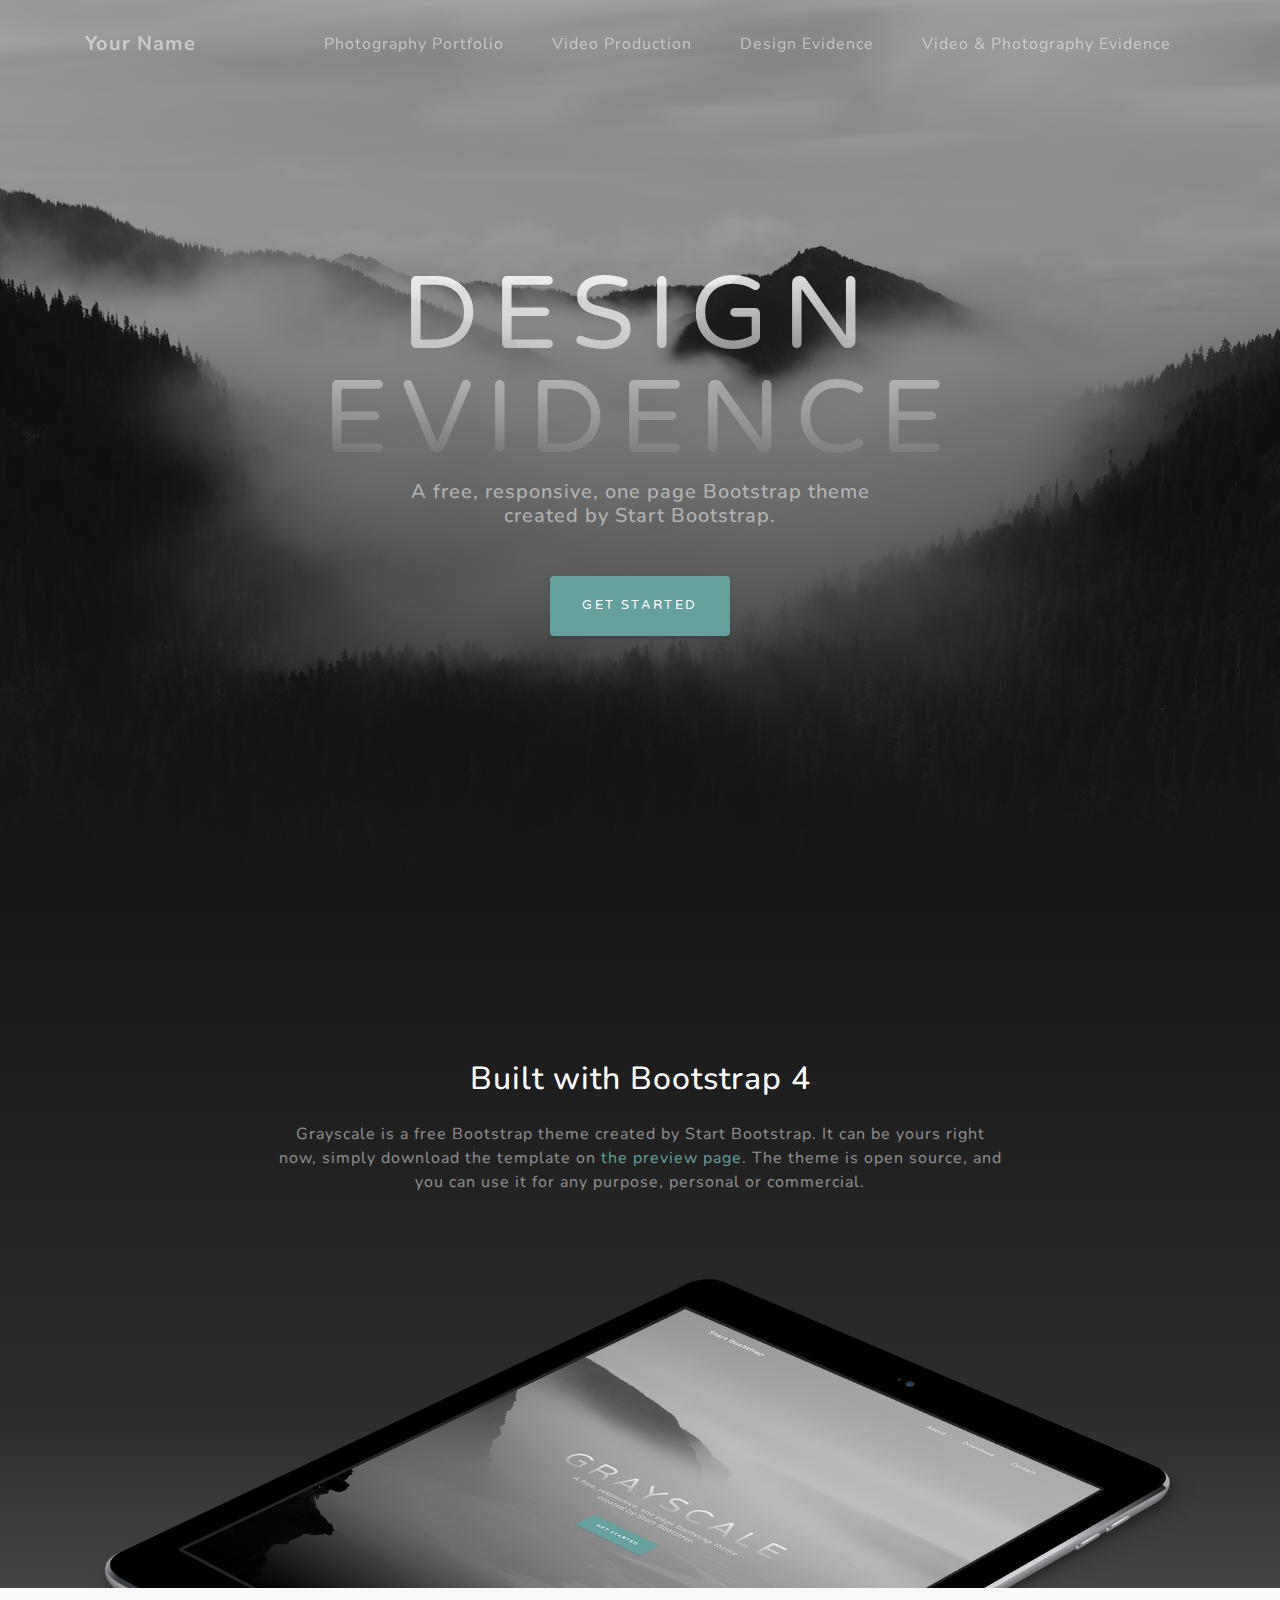
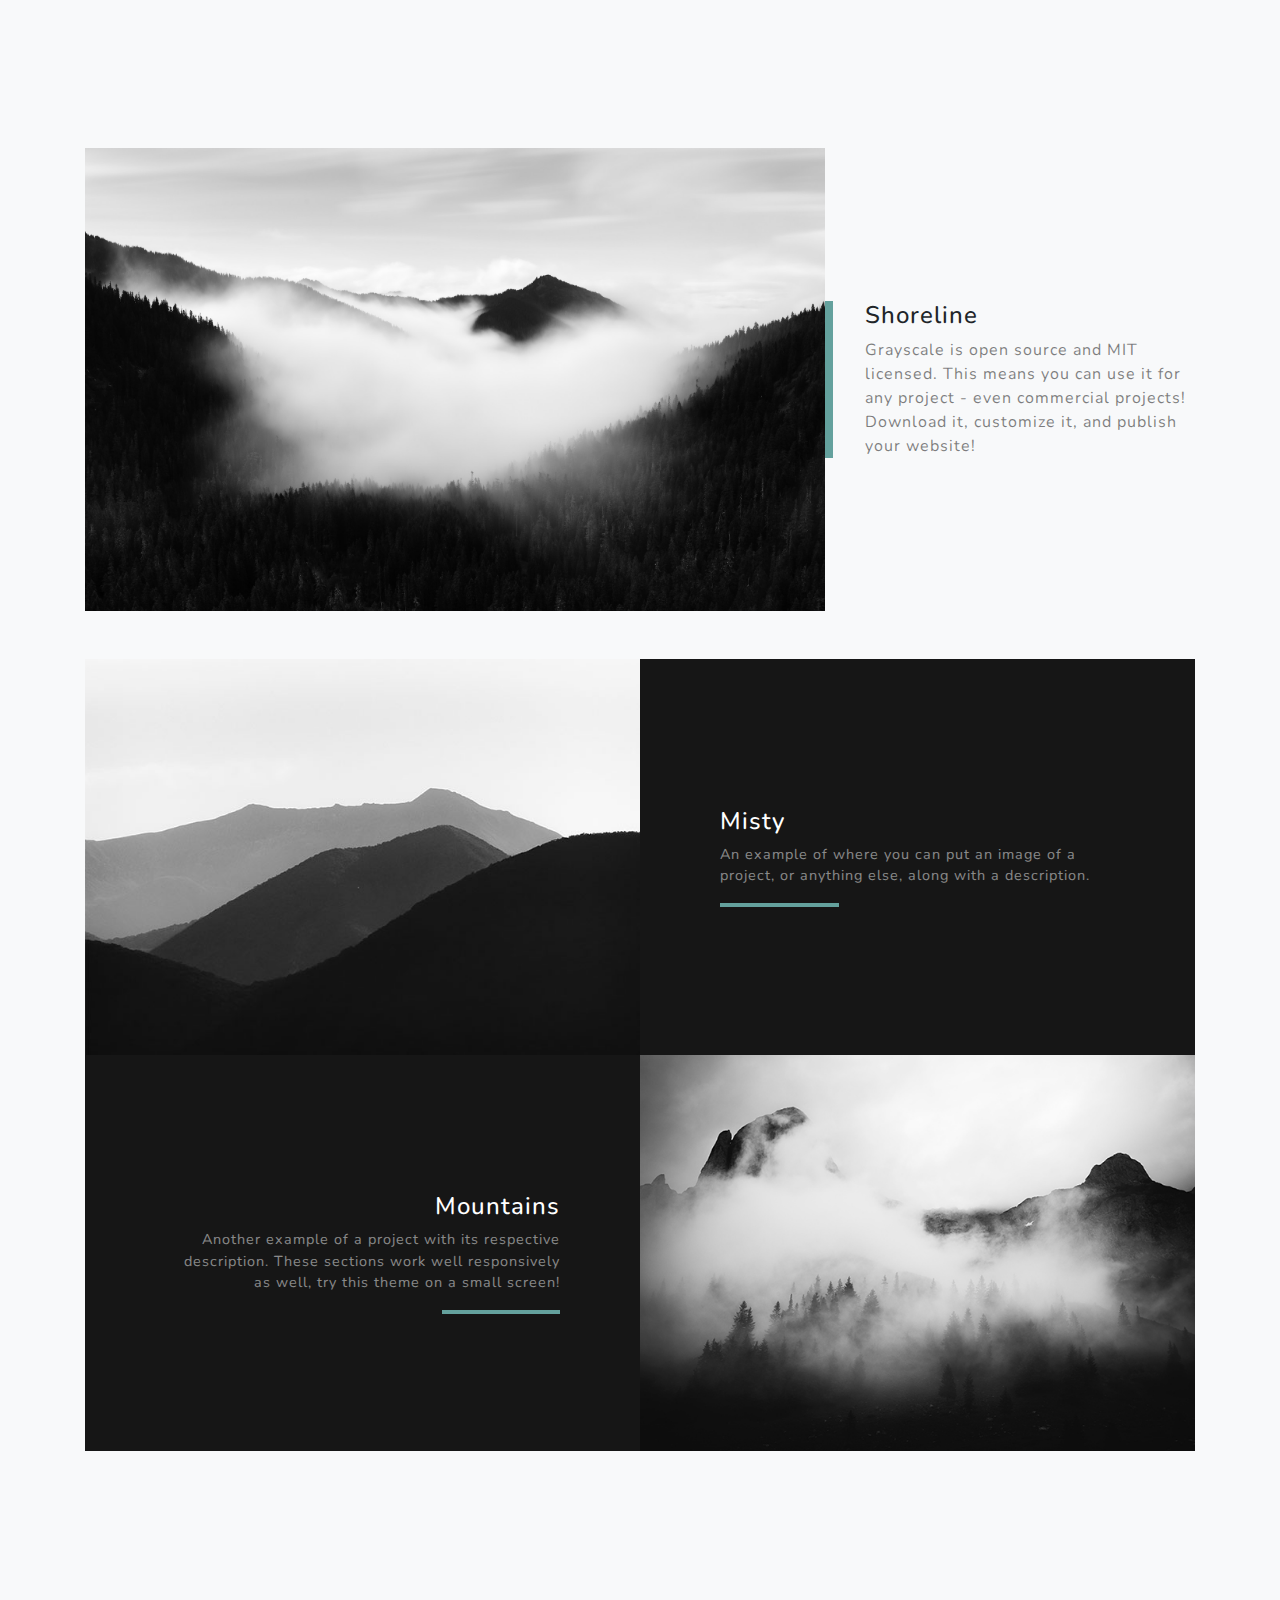
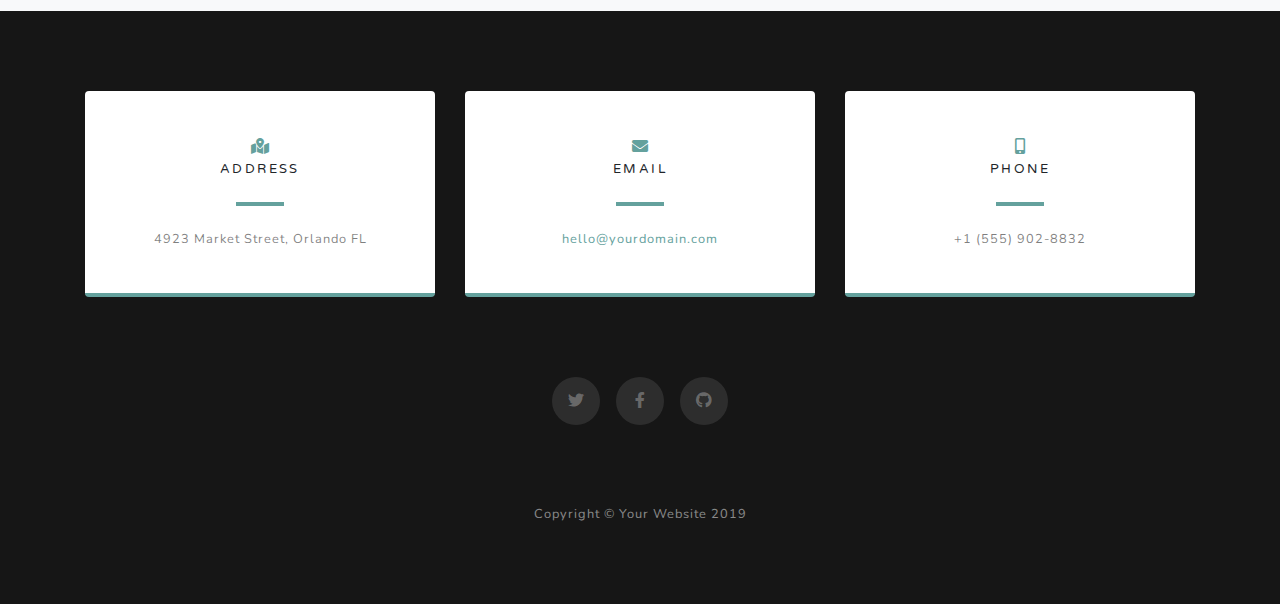
==== design-evidence.html @ a2e5733b "initial commit" ====
<!DOCTYPE html>
<html lang="en">

<head>

  <meta charset="utf-8">
  <meta name="viewport" content="width=device-width, initial-scale=1, shrink-to-fit=no">
  <meta name="description" content="">
  <meta name="author" content="">

  <title>Grayscale - Start Bootstrap Theme</title>

  <!-- Bootstrap core CSS -->
  <link href="vendor/bootstrap/css/bootstrap.min.css" rel="stylesheet">

  <!-- Custom fonts for this template -->
  <link href="vendor/fontawesome-free/css/all.min.css" rel="stylesheet">
  <link href="https://fonts.googleapis.com/css?family=Varela+Round" rel="stylesheet">
  <link href="https://fonts.googleapis.com/css?family=Nunito:200,200i,300,300i,400,400i,600,600i,700,700i,800,800i,900,900i" rel="stylesheet">

  <!-- Custom styles for this template -->
  <link href="css/grayscale.css" rel="stylesheet">

</head>

<body id="page-top">

  <!-- Navigation -->
  <nav class="navbar navbar-expand-lg navbar-light fixed-top" id="mainNav">
    <div class="container">
      <a class="navbar-brand" href="index.html">Your Name</a>
      <button class="navbar-toggler navbar-toggler-right" type="button" data-toggle="collapse" data-target="#navbarResponsive" aria-controls="navbarResponsive" aria-expanded="false" aria-label="Toggle navigation">
        Menu
        <i class="fas fa-bars"></i>
      </button>
      <div class="collapse navbar-collapse" id="navbarResponsive">
        <ul class="navbar-nav ml-auto">
          <li class="nav-item">
            <a class="nav-link" href="photography-portfolio.html">Photography Portfolio</a>
          </li>
          <li class="nav-item">
            <a class="nav-link" href="video-production.html">Video Production</a>
          </li>
          <li class="nav-item">
            <a class="nav-link" href="design-evidence.html">Design Evidence</a>
          </li>
          <li class="nav-item">
            <a class="nav-link" href="video-photography-evidence.html">Video & Photography Evidence</a>
          </li>
        </ul>
      </div>
    </div>
  </nav>

  <!-- Header -->
  <header class="masthead">
    <div class="container d-flex h-100 align-items-center">
      <div class="mx-auto text-center">
        <h1 class="mx-auto my-0 text-uppercase">Design Evidence</h1>
        <h2 class="text-white-50 mx-auto mt-2 mb-5">A free, responsive, one page Bootstrap theme created by Start Bootstrap.</h2>
        <a href="#about" class="btn btn-primary js-scroll-trigger">Get Started</a>
      </div>
    </div>
  </header>

  <!-- About Section -->
  <section id="about" class="about-section text-center">
    <div class="container">
      <div class="row">
        <div class="col-lg-8 mx-auto">
          <h2 class="text-white mb-4">Built with Bootstrap 4</h2>
          <p class="text-white-50">Grayscale is a free Bootstrap theme created by Start Bootstrap. It can be yours right now, simply download the template on
            <a href="http://startbootstrap.com/template-overviews/grayscale/">the preview page</a>. The theme is open source, and you can use it for any purpose, personal or commercial.</p>
        </div>
      </div>
      <img src="img/ipad.png" class="img-fluid" alt="">
    </div>
  </section>

  <!-- Projects Section -->
  <section id="projects" class="projects-section bg-light">
    <div class="container">

      <!-- Featured Project Row -->
      <div class="row align-items-center no-gutters mb-4 mb-lg-5">
        <div class="col-xl-8 col-lg-7">
          <img class="img-fluid mb-3 mb-lg-0" src="img/bg-masthead.jpg" alt="">
        </div>
        <div class="col-xl-4 col-lg-5">
          <div class="featured-text text-center text-lg-left">
            <h4>Shoreline</h4>
            <p class="text-black-50 mb-0">Grayscale is open source and MIT licensed. This means you can use it for any project - even commercial projects! Download it, customize it, and publish your website!</p>
          </div>
        </div>
      </div>

      <!-- Project One Row -->
      <div class="row justify-content-center no-gutters mb-5 mb-lg-0">
        <div class="col-lg-6">
          <img class="img-fluid" src="img/demo-image-01.jpg" alt="">
        </div>
        <div class="col-lg-6">
          <div class="bg-black text-center h-100 project">
            <div class="d-flex h-100">
              <div class="project-text w-100 my-auto text-center text-lg-left">
                <h4 class="text-white">Misty</h4>
                <p class="mb-0 text-white-50">An example of where you can put an image of a project, or anything else, along with a description.</p>
                <hr class="d-none d-lg-block mb-0 ml-0">
              </div>
            </div>
          </div>
        </div>
      </div>

      <!-- Project Two Row -->
      <div class="row justify-content-center no-gutters">
        <div class="col-lg-6">
          <img class="img-fluid" src="img/demo-image-02.jpg" alt="">
        </div>
        <div class="col-lg-6 order-lg-first">
          <div class="bg-black text-center h-100 project">
            <div class="d-flex h-100">
              <div class="project-text w-100 my-auto text-center text-lg-right">
                <h4 class="text-white">Mountains</h4>
                <p class="mb-0 text-white-50">Another example of a project with its respective description. These sections work well responsively as well, try this theme on a small screen!</p>
                <hr class="d-none d-lg-block mb-0 mr-0">
              </div>
            </div>
          </div>
        </div>
      </div>

    </div>
  </section>


  <!-- Contact Section -->
  <section class="contact-section bg-black">
    <div class="container">

      <div class="row">

        <div class="col-md-4 mb-3 mb-md-0">
          <div class="card py-4 h-100">
            <div class="card-body text-center">
              <i class="fas fa-map-marked-alt text-primary mb-2"></i>
              <h4 class="text-uppercase m-0">Address</h4>
              <hr class="my-4">
              <div class="small text-black-50">4923 Market Street, Orlando FL</div>
            </div>
          </div>
        </div>

        <div class="col-md-4 mb-3 mb-md-0">
          <div class="card py-4 h-100">
            <div class="card-body text-center">
              <i class="fas fa-envelope text-primary mb-2"></i>
              <h4 class="text-uppercase m-0">Email</h4>
              <hr class="my-4">
              <div class="small text-black-50">
                <a href="#">hello@yourdomain.com</a>
              </div>
            </div>
          </div>
        </div>

        <div class="col-md-4 mb-3 mb-md-0">
          <div class="card py-4 h-100">
            <div class="card-body text-center">
              <i class="fas fa-mobile-alt text-primary mb-2"></i>
              <h4 class="text-uppercase m-0">Phone</h4>
              <hr class="my-4">
              <div class="small text-black-50">+1 (555) 902-8832</div>
            </div>
          </div>
        </div>
      </div>

      <div class="social d-flex justify-content-center">
        <a href="#" class="mx-2">
          <i class="fab fa-twitter"></i>
        </a>
        <a href="#" class="mx-2">
          <i class="fab fa-facebook-f"></i>
        </a>
        <a href="#" class="mx-2">
          <i class="fab fa-github"></i>
        </a>
      </div>

    </div>
  </section>

  <!-- Footer -->
  <footer class="bg-black small text-center text-white-50">
    <div class="container">
      Copyright &copy; Your Website 2019
    </div>
  </footer>

  <!-- Bootstrap core JavaScript -->
  <script src="vendor/jquery/jquery.min.js"></script>
  <script src="vendor/bootstrap/js/bootstrap.bundle.min.js"></script>

  <!-- Plugin JavaScript -->
  <script src="vendor/jquery-easing/jquery.easing.min.js"></script>

  <!-- Custom scripts for this template -->
  <script src="js/grayscale.min.js"></script>

</body>

</html>
---- css/grayscale.css ----
/*!
 * Start Bootstrap - Grayscale v5.0.9 (https://startbootstrap.com/template-overviews/grayscale)
 * Copyright 2013-2019 Start Bootstrap
 * Licensed under MIT (https://github.com/BlackrockDigital/startbootstrap-grayscale/blob/master/LICENSE)
 */

#mainNav {
  min-height: 56px;
  background-color: #fff;
}

#mainNav .navbar-toggler {
  font-size: 80%;
  padding: 0.75rem;
  color: #64a19d;
  border: 1px solid #64a19d;
}

#mainNav .navbar-toggler:focus {
  outline: none;
}

#mainNav .navbar-brand {
  color: #161616;
  font-weight: 700;
  padding: .9rem 0;
}

#mainNav .navbar-nav .nav-item:hover {
  color: fade(white, 80%);
  outline: none;
  background-color: transparent;
}

#mainNav .navbar-nav .nav-item:active, #mainNav .navbar-nav .nav-item:focus {
  outline: none;
  background-color: transparent;
}

@media (min-width: 992px) {
  #mainNav {
    padding-top: 0;
    padding-bottom: 0;
    border-bottom: none;
    background-color: transparent;
    transition: background-color 0.3s ease-in-out;
  }
  #mainNav .navbar-brand {
    padding: .5rem 0;
    color: rgba(255, 255, 255, 0.5);
  }
  #mainNav .nav-link {
    transition: none;
    padding: 2rem 1.5rem;
    color: rgba(255, 255, 255, 0.5);
  }
  #mainNav .nav-link:hover {
    color: rgba(255, 255, 255, 0.75);
  }
  #mainNav .nav-link:active {
    color: white;
  }
  #mainNav.navbar-shrink {
    background-color: #fff;
  }
  #mainNav.navbar-shrink .navbar-brand {
    color: #161616;
  }
  #mainNav.navbar-shrink .nav-link {
    color: #161616;
    padding: 1.5rem 1.5rem 1.25rem;
    border-bottom: 0.25rem solid transparent;
  }
  #mainNav.navbar-shrink .nav-link:hover {
    color: #64a19d;
  }
  #mainNav.navbar-shrink .nav-link:active {
    color: #467370;
  }
  #mainNav.navbar-shrink .nav-link.active {
    color: #64a19d;
    outline: none;
    border-bottom: 0.25rem solid #64a19d;
  }
}

.masthead {
  position: relative;
  width: 100%;
  height: auto;
  min-height: 35rem;
  padding: 15rem 0;
  background: linear-gradient(to bottom, rgba(22, 22, 22, 0.3) 0%, rgba(22, 22, 22, 0.7) 75%, #161616 100%), url("../img/bg-masthead.jpg");
  background-position: center;
  background-repeat: no-repeat;
  background-attachment: scroll;
  background-size: cover;
}

.masthead h1 {
  font-family: 'Varela Round';
  font-size: 2.5rem;
  line-height: 2.5rem;
  letter-spacing: 0.8rem;
  background: -webkit-linear-gradient(rgba(255, 255, 255, 0.9), rgba(255, 255, 255, 0));
  -webkit-text-fill-color: transparent;
  -webkit-background-clip: text;
}

.masthead h2 {
  max-width: 20rem;
  font-size: 1rem;
}

@media (min-width: 768px) {
  .masthead h1 {
    font-size: 4rem;
    line-height: 4rem;
  }
}

@media (min-width: 992px) {
  .masthead {
    height: 100vh;
    padding: 0;
  }
  .masthead h1 {
    font-size: 6.5rem;
    line-height: 6.5rem;
    letter-spacing: 0.8rem;
  }
  .masthead h2 {
    max-width: 30rem;
    font-size: 1.25rem;
  }
}

.btn {
  box-shadow: 0 0.1875rem 0.1875rem 0 rgba(0, 0, 0, 0.1) !important;
  padding: 1.25rem 2rem;
  font-family: 'Varela Round';
  font-size: 80%;
  text-transform: uppercase;
  letter-spacing: .15rem;
  border: 0;
}

.btn-primary {
  background-color: #64a19d;
}

.btn-primary:hover {
  background-color: #4f837f;
}

.btn-primary:focus {
  background-color: #4f837f;
  color: white;
}

.btn-primary:active {
  background-color: #467370 !important;
}

.about-section {
  padding-top: 10rem;
  background: linear-gradient(to bottom, #161616 0%, rgba(22, 22, 22, 0.9) 75%, rgba(22, 22, 22, 0.8) 100%);
}

.about-section p {
  margin-bottom: 5rem;
}

.projects-section {
  padding: 10rem 0;
}

.projects-section .featured-text {
  padding: 2rem;
}

@media (min-width: 992px) {
  .projects-section .featured-text {
    padding: 0 0 0 2rem;
    border-left: 0.5rem solid #64a19d;
  }
}

.projects-section .project-text {
  padding: 3rem;
  font-size: 90%;
}

@media (min-width: 992px) {
  .projects-section .project-text {
    padding: 5rem;
  }
  .projects-section .project-text hr {
    border-color: #64a19d;
    border-width: .25rem;
    width: 30%;
  }
}

.signup-section {
  padding: 10rem 0;
  background: linear-gradient(to bottom, rgba(22, 22, 22, 0.1) 0%, rgba(22, 22, 22, 0.5) 75%, #161616 100%), url("../img/bg-signup.jpg");
  background-position: center;
  background-repeat: no-repeat;
  background-attachment: scroll;
  background-size: cover;
}

.signup-section .form-inline input {
  box-shadow: 0 0.1875rem 0.1875rem 0 rgba(0, 0, 0, 0.1) !important;
  padding: 1.25rem 2rem;
  height: auto;
  font-family: 'Varela Round';
  font-size: 80%;
  text-transform: uppercase;
  letter-spacing: 0.15rem;
  border: 0;
}

.contact-section {
  padding: 5rem 0 0;
}

.contact-section .card {
  border: 0;
  border-bottom: 0.25rem solid #64a19d;
}

.contact-section .card h4 {
  font-size: 0.8rem;
  font-family: 'Varela Round';
  text-transform: uppercase;
  letter-spacing: 0.15rem;
}

.contact-section .card hr {
  border-color: #64a19d;
  border-width: 0.25rem;
  width: 3rem;
}

.contact-section .social {
  margin-top: 5rem;
}

.contact-section .social a {
  text-align: center;
  height: 3rem;
  width: 3rem;
  background: rgba(255, 255, 255, 0.1);
  border-radius: 100%;
  line-height: 3rem;
  color: rgba(255, 255, 255, 0.3);
}

.contact-section .social a:hover {
  color: rgba(255, 255, 255, 0.5);
}

.contact-section .social a:active {
  color: #fff;
}

body {
  font-family: 'Nunito';
  letter-spacing: 0.0625em;
}

a {
  color: #64a19d;
}

a:focus, a:hover {
  text-decoration: none;
  color: #3c6360;
}

.bg-black {
  background-color: #161616 !important;
}

.bg-primary {
  background-color: #64a19d !important;
}

.text-primary {
  color: #64a19d !important;
}

footer {
  padding: 5rem 0;
}
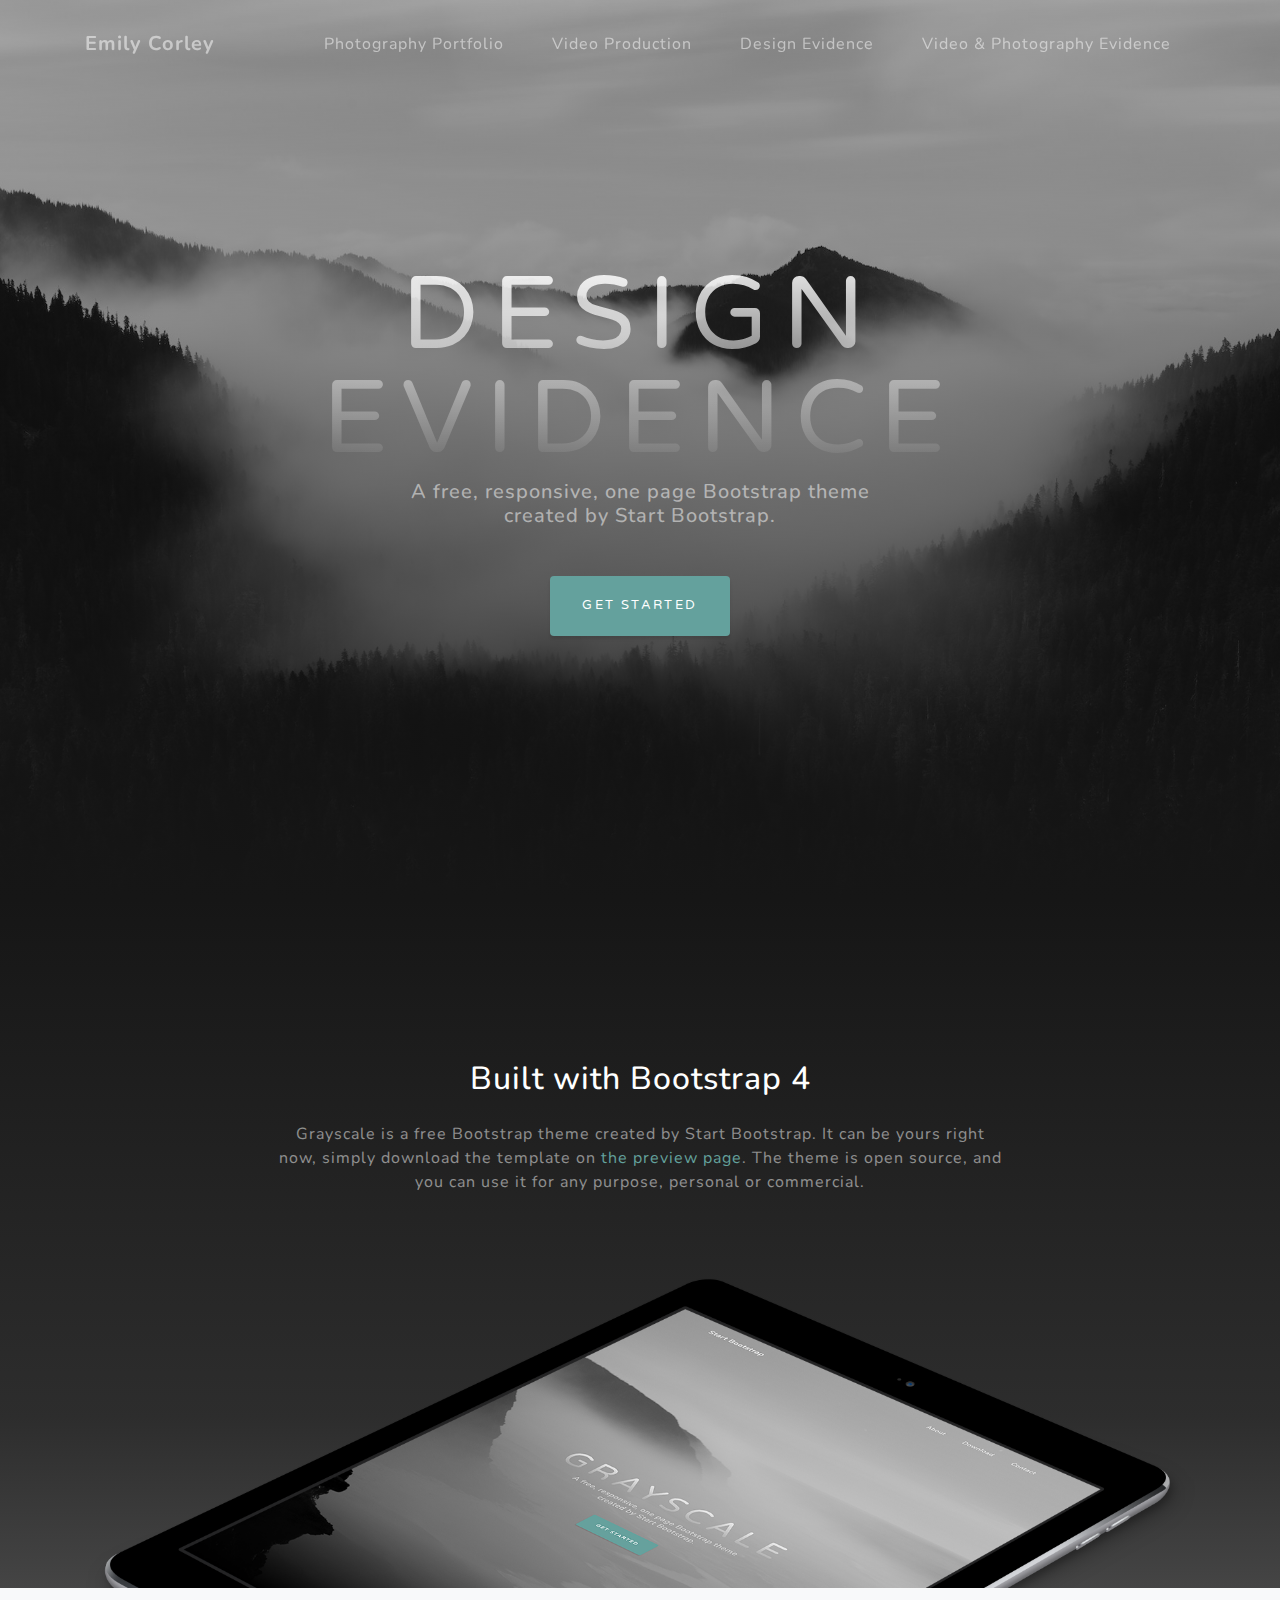
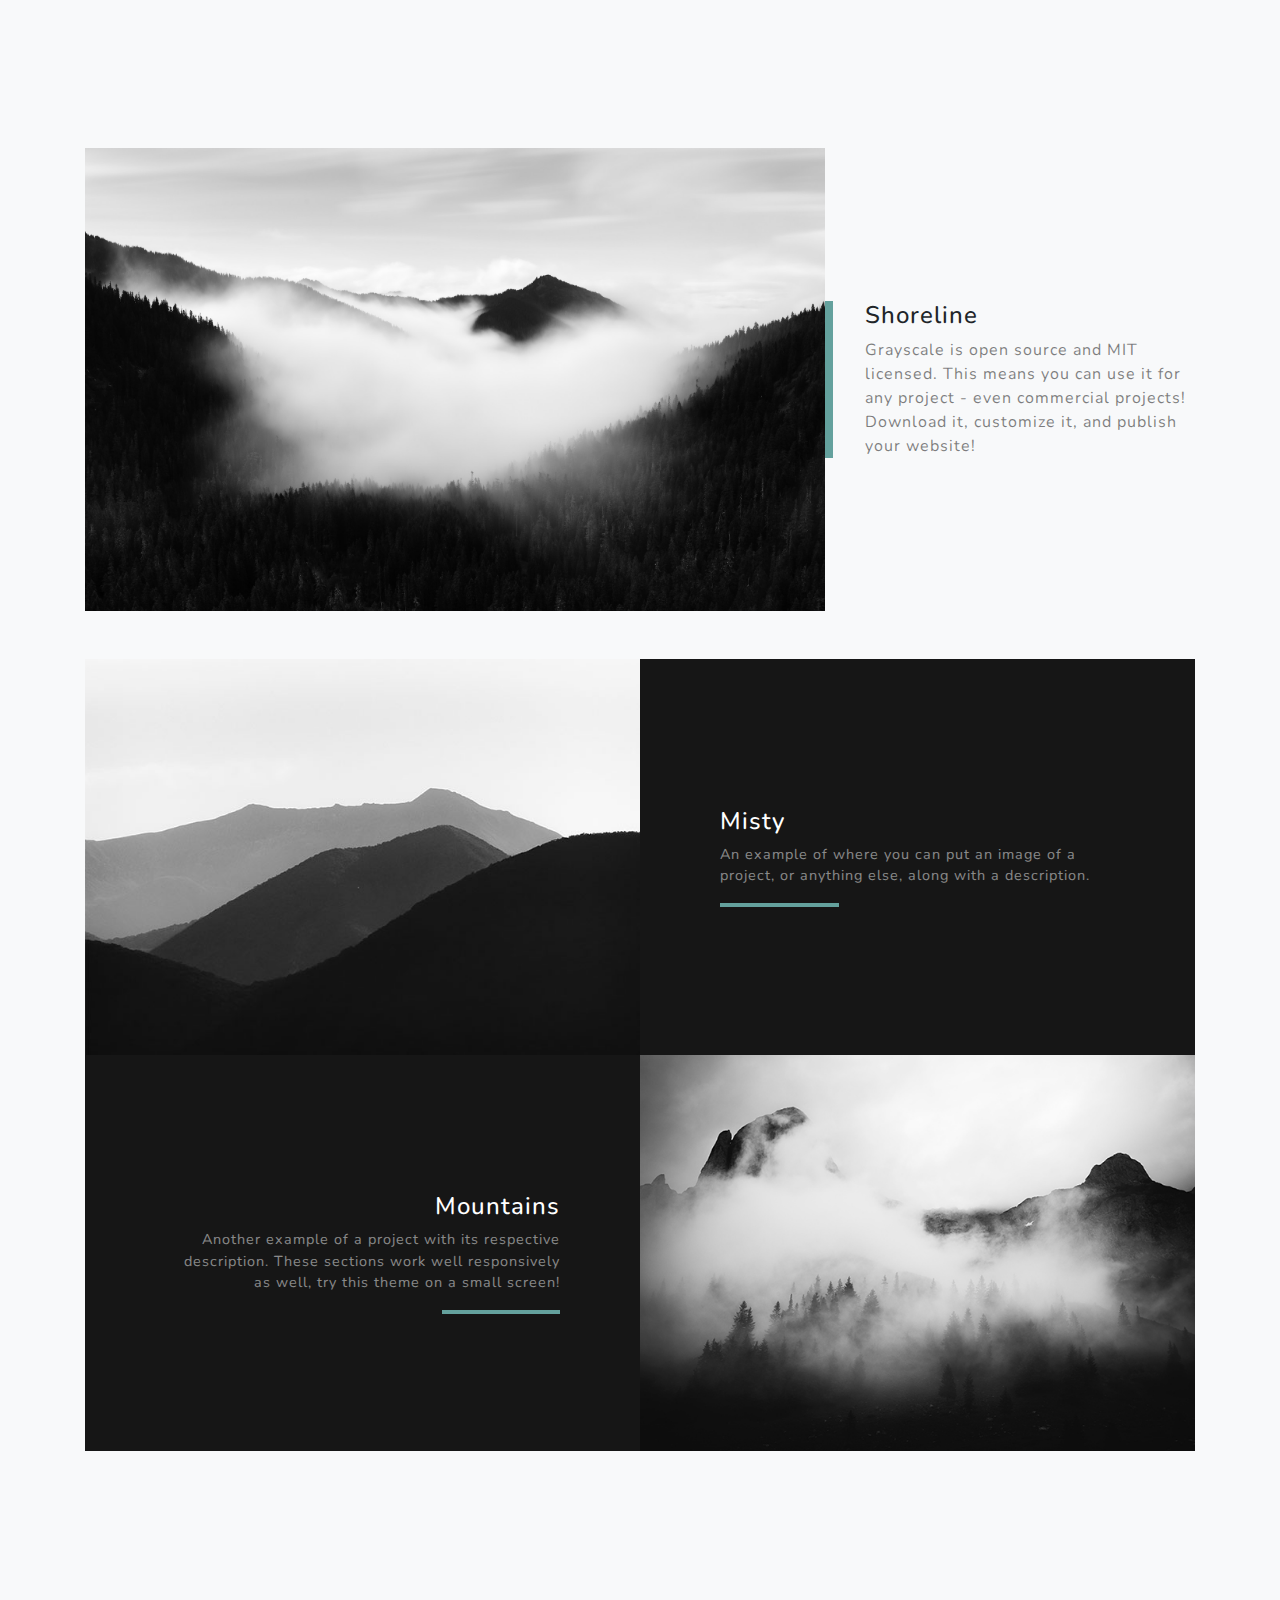
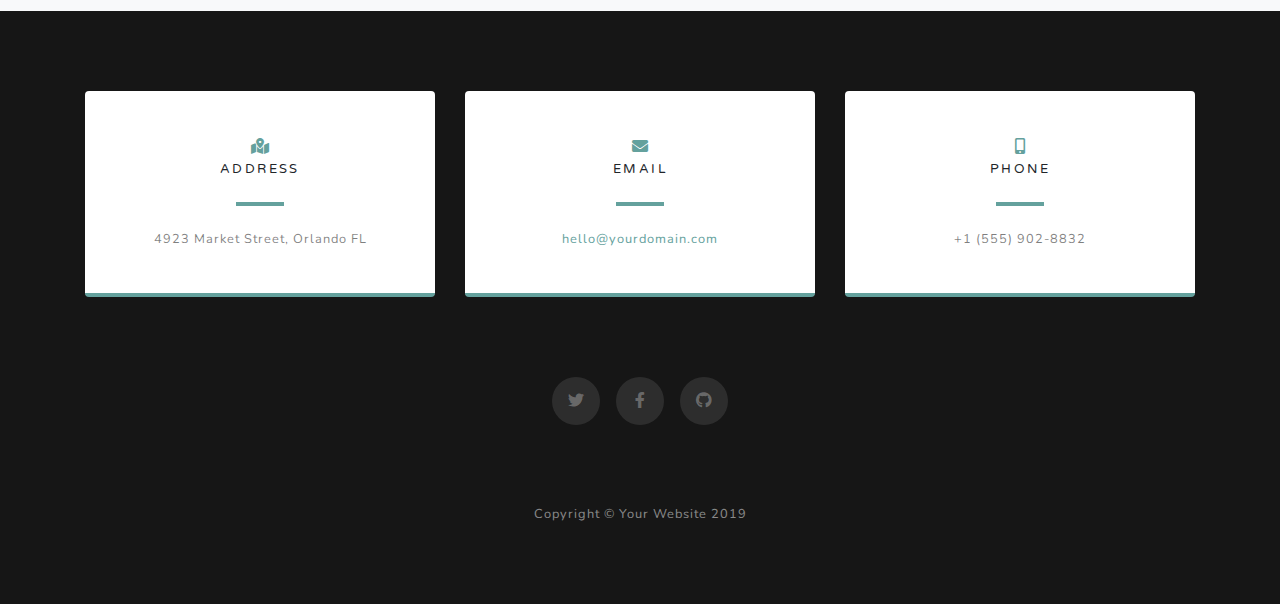
==== commit c592d2a6: "Added name and changed heading" ====
--- a/design-evidence.html
+++ b/design-evidence.html
@@ -28,7 +28,7 @@
   <!-- Navigation -->
   <nav class="navbar navbar-expand-lg navbar-light fixed-top" id="mainNav">
     <div class="container">
-      <a class="navbar-brand" href="index.html">Your Name</a>
+      <a class="navbar-brand" href="index.html">Emily Corley</a>
       <button class="navbar-toggler navbar-toggler-right" type="button" data-toggle="collapse" data-target="#navbarResponsive" aria-controls="navbarResponsive" aria-expanded="false" aria-label="Toggle navigation">
         Menu
         <i class="fas fa-bars"></i>
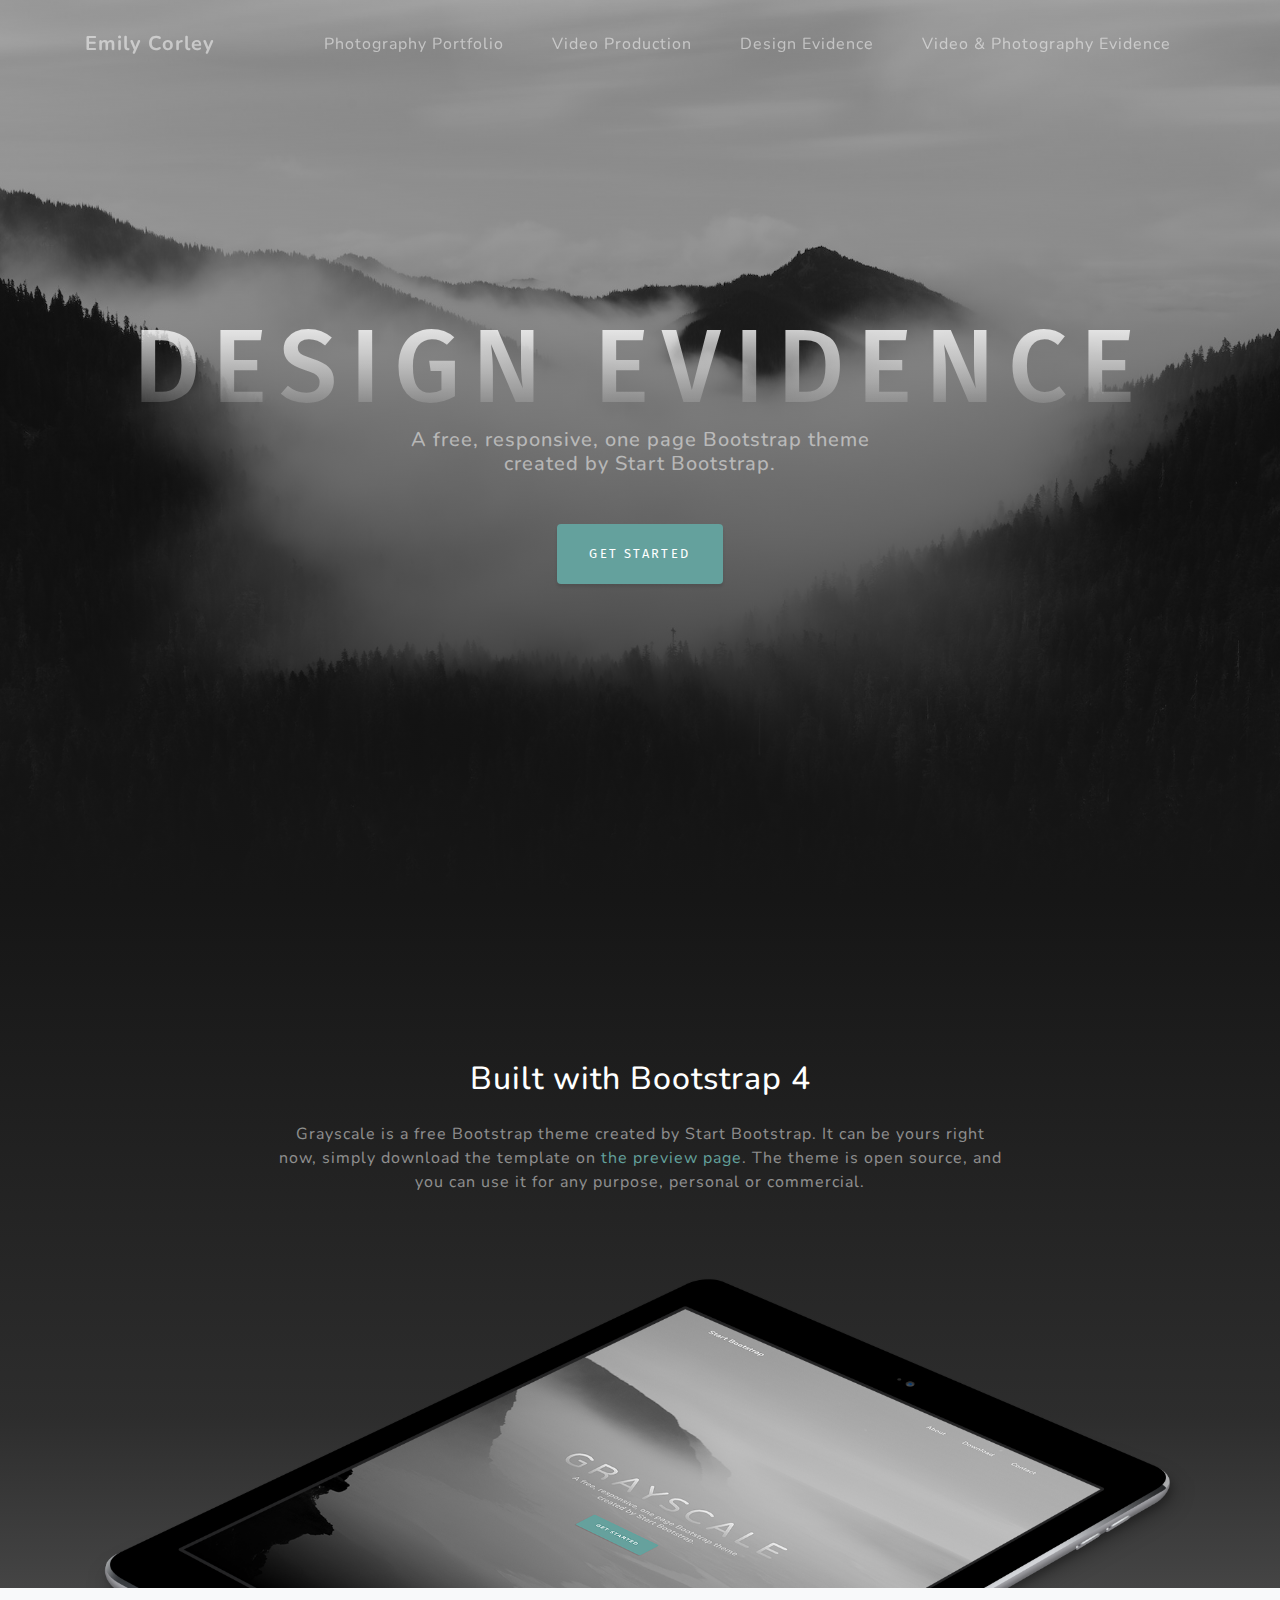
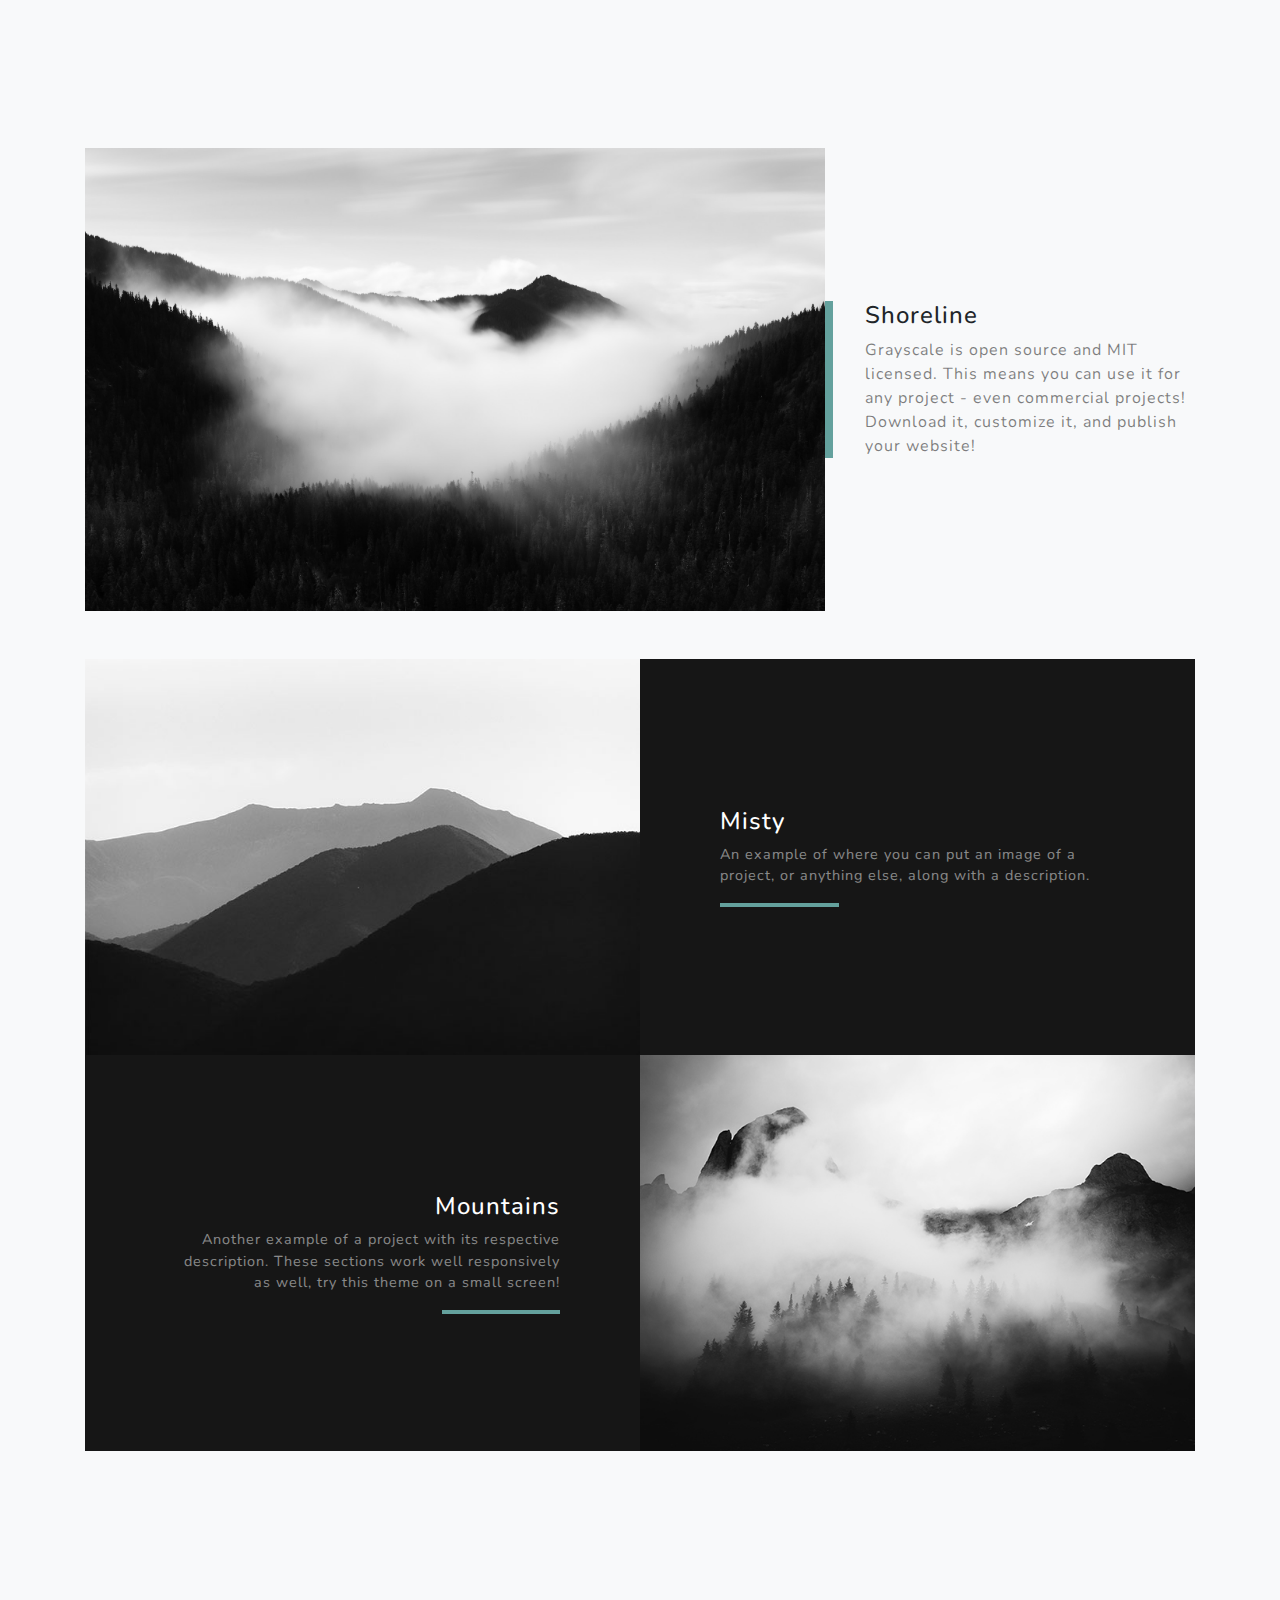
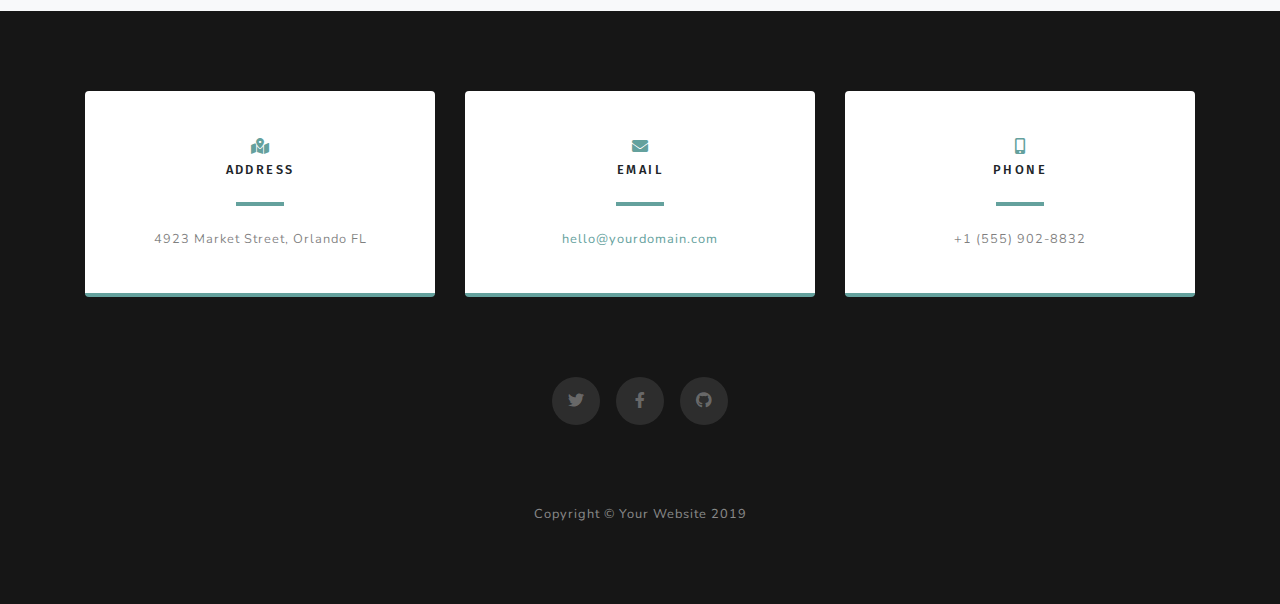
==== commit 6cd92975: "Changed Fonts" ====
--- a/design-evidence.html
+++ b/design-evidence.html
@@ -17,6 +17,7 @@
   <link href="vendor/fontawesome-free/css/all.min.css" rel="stylesheet">
   <link href="https://fonts.googleapis.com/css?family=Varela+Round" rel="stylesheet">
   <link href="https://fonts.googleapis.com/css?family=Nunito:200,200i,300,300i,400,400i,600,600i,700,700i,800,800i,900,900i" rel="stylesheet">
+  <link href="https://fonts.googleapis.com/css2?family=Fira+Sans&display=swap" rel="stylesheet">
 
   <!-- Custom styles for this template -->
   <link href="css/grayscale.css" rel="stylesheet">
--- a/css/grayscale.css
+++ b/css/grayscale.css
@@ -98,7 +98,7 @@
 }
 
 .masthead h1 {
-  font-family: 'Varela Round';
+  font-family: 'Fira Sans', sans-serif;
   font-size: 2.5rem;
   line-height: 2.5rem;
   letter-spacing: 0.8rem;
@@ -138,7 +138,7 @@
 .btn {
   box-shadow: 0 0.1875rem 0.1875rem 0 rgba(0, 0, 0, 0.1) !important;
   padding: 1.25rem 2rem;
-  font-family: 'Varela Round';
+  font-family: 'Fira Sans', sans-serif;
   font-size: 80%;
   text-transform: uppercase;
   letter-spacing: .15rem;
@@ -215,7 +215,7 @@
   box-shadow: 0 0.1875rem 0.1875rem 0 rgba(0, 0, 0, 0.1) !important;
   padding: 1.25rem 2rem;
   height: auto;
-  font-family: 'Varela Round';
+  font-family: 'Fira Sans', sans-serif;
   font-size: 80%;
   text-transform: uppercase;
   letter-spacing: 0.15rem;
@@ -233,7 +233,7 @@
 
 .contact-section .card h4 {
   font-size: 0.8rem;
-  font-family: 'Varela Round';
+  font-family: 'Fira Sans', sans-serif;
   text-transform: uppercase;
   letter-spacing: 0.15rem;
 }
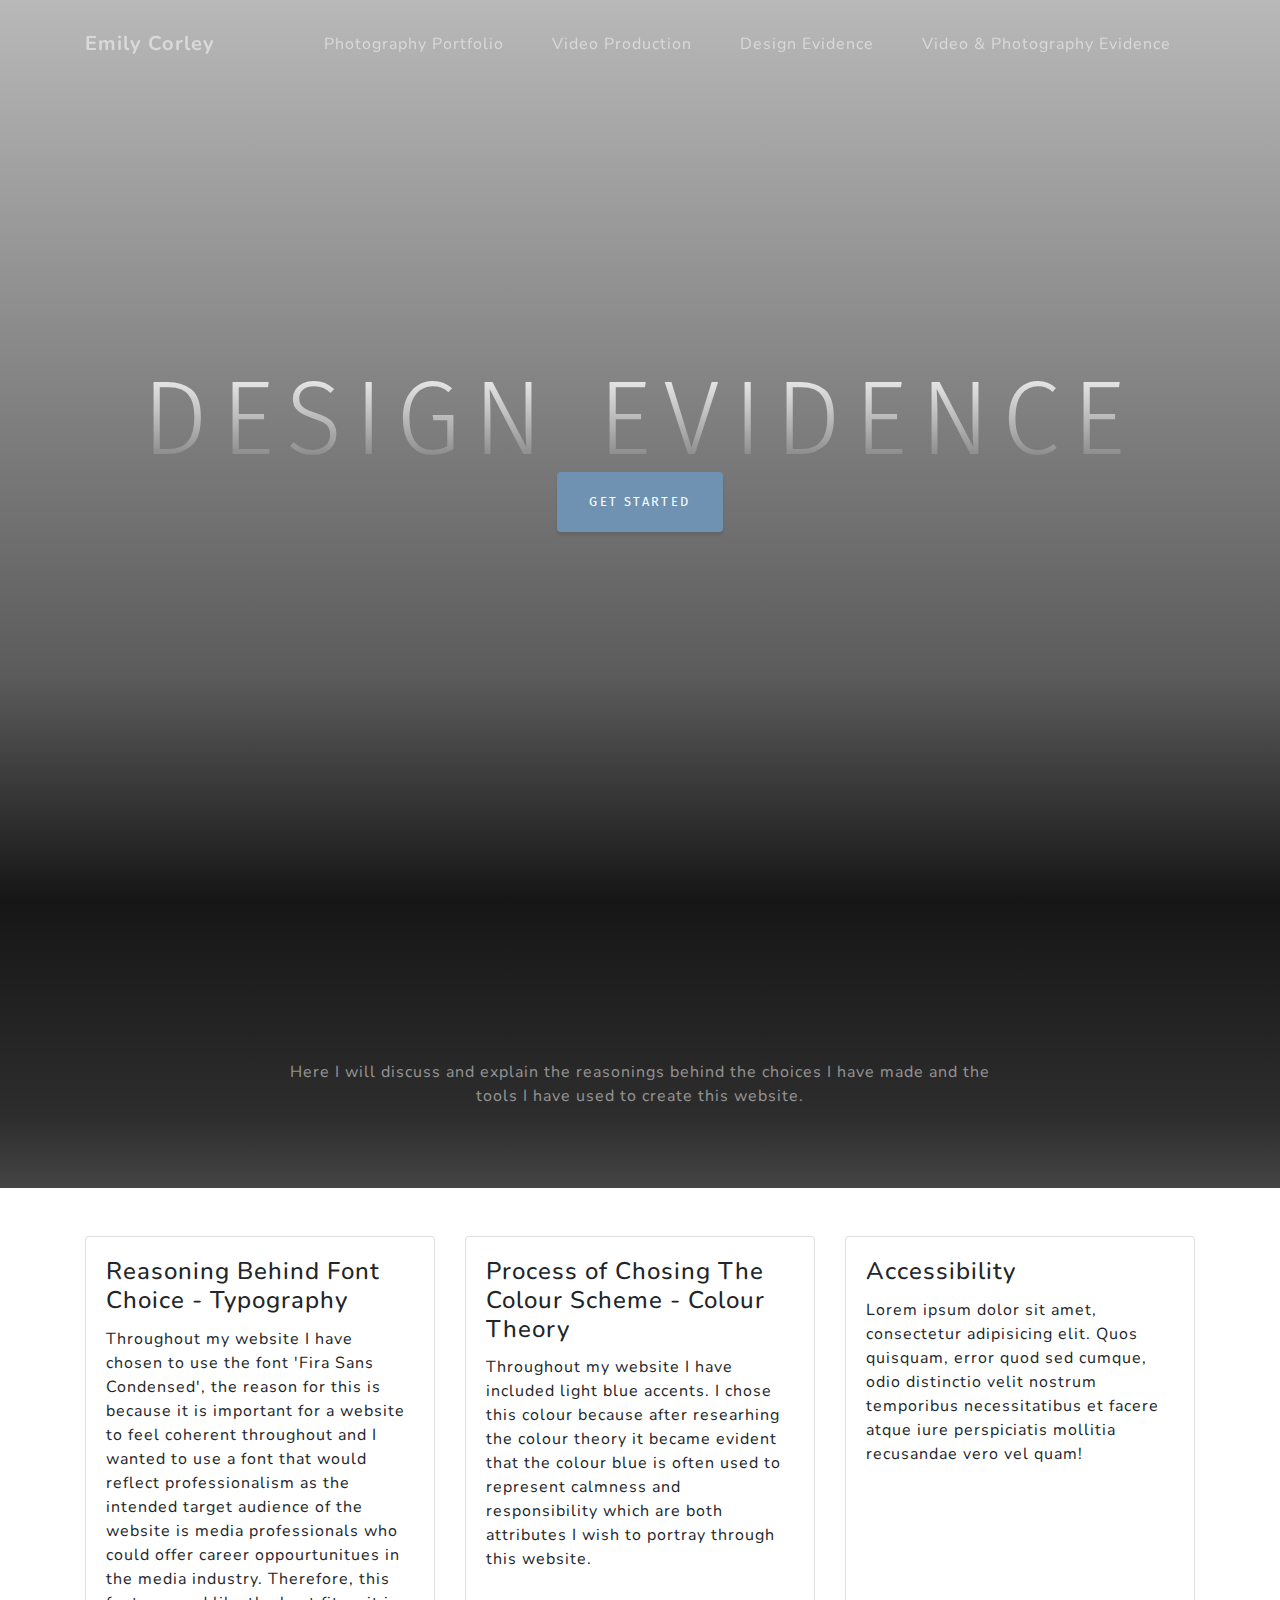
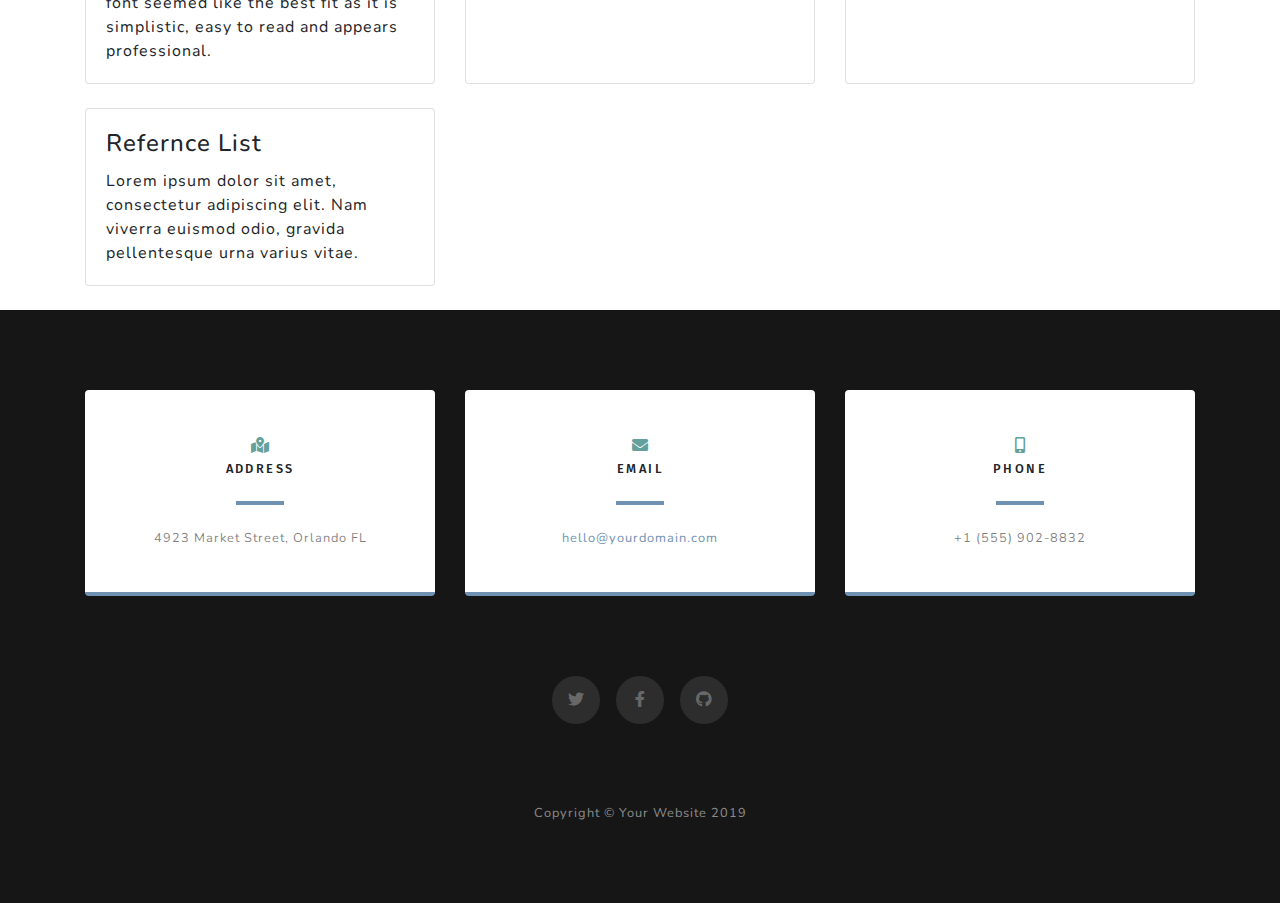
==== commit cd5fd778: "Changed colour scheme, Added code snippets to evidence pages, deleted unwanted sections, updated con" ====
--- a/design-evidence.html
+++ b/design-evidence.html
@@ -58,7 +58,6 @@
     <div class="container d-flex h-100 align-items-center">
       <div class="mx-auto text-center">
         <h1 class="mx-auto my-0 text-uppercase">Design Evidence</h1>
-        <h2 class="text-white-50 mx-auto mt-2 mb-5">A free, responsive, one page Bootstrap theme created by Start Bootstrap.</h2>
         <a href="#about" class="btn btn-primary js-scroll-trigger">Get Started</a>
       </div>
     </div>
@@ -69,67 +68,76 @@
     <div class="container">
       <div class="row">
         <div class="col-lg-8 mx-auto">
-          <h2 class="text-white mb-4">Built with Bootstrap 4</h2>
-          <p class="text-white-50">Grayscale is a free Bootstrap theme created by Start Bootstrap. It can be yours right now, simply download the template on
-            <a href="http://startbootstrap.com/template-overviews/grayscale/">the preview page</a>. The theme is open source, and you can use it for any purpose, personal or commercial.</p>
-        </div>
-      </div>
-      <img src="img/ipad.png" class="img-fluid" alt="">
+          <p class="text-white-50">Here I will discuss and explain the reasonings behind the choices I have made and the tools I have used to create this website.</p>
+        </div>
+      </div>
     </div>
   </section>
 
+  <!-- Page Content -->
+<div class="container mt-5">
+
+  <!-- Page Heading -->
+
+
+  <div class="row">
+    <div class="col-lg-4 col-sm-6 mb-4">
+      <div class="card h-100">
+        <img class="card-img-top" src="http://placehold.it/700x400" alt="">
+        <div class="card-body">
+          <h4 class="card-title">
+            Reasoning Behind Font Choice - Typography
+          </h4>
+          <p class="card-text">Throughout my website I have chosen to use the font 'Fira Sans Condensed', the reason for this is because it is important for a website to feel coherent throughout and I wanted to use a font that would reflect professionalism as the intended target audience of the website is media professionals who could offer career oppourtunitues in the media industry. Therefore, this font seemed like the best fit as it is simplistic, easy to read and appears professional.  </p>
+        </div>
+      </div>
+    </div>
+    <div class="col-lg-4 col-sm-6 mb-4">
+      <div class="card h-100">
+        <img class="card-img-top" src="http://placehold.it/700x400" alt="">
+        <div class="card-body">
+          <h4 class="card-title">
+            Process of Chosing The Colour Scheme - Colour Theory
+          </h4>
+          <p class="card-text">Throughout my website I have included light blue accents. I chose this colour because after researhing the colour theory it became evident that the colour blue is often used to represent calmness and responsibility which are both attributes I wish to portray through this website. </p>
+        </div>
+      </div>
+    </div>
+    <div class="col-lg-4 col-sm-6 mb-4">
+      <div class="card h-100">
+
+        <div class="card-body">
+          <h4 class="card-title">
+            Accessibility
+          </h4>
+          <p class="card-text">Lorem ipsum dolor sit amet, consectetur adipisicing elit. Quos quisquam, error quod sed cumque, odio distinctio velit nostrum temporibus necessitatibus et facere atque iure perspiciatis mollitia recusandae vero vel quam!</p>
+        </div>
+      </div>
+    </div>
+    <div class="col-lg-4 col-sm-6 mb-4">
+      <div class="card h-100">
+        <img class="card-img-top" src="http://placehold.it/700x400" alt="">
+        <div class="card-body">
+          <h4 class="card-title">
+          Refernce List
+          </h4>
+          <p class="card-text">Lorem ipsum dolor sit amet, consectetur adipiscing elit. Nam viverra euismod odio, gravida pellentesque urna varius vitae.</p>
+        </div>
+      </div>
+    </div>
+    
+  <!-- /.row -->
+
+</div>
+<!-- /.container -->
+
   <!-- Projects Section -->
-  <section id="projects" class="projects-section bg-light">
-    <div class="container">
-
-      <!-- Featured Project Row -->
-      <div class="row align-items-center no-gutters mb-4 mb-lg-5">
-        <div class="col-xl-8 col-lg-7">
-          <img class="img-fluid mb-3 mb-lg-0" src="img/bg-masthead.jpg" alt="">
-        </div>
-        <div class="col-xl-4 col-lg-5">
-          <div class="featured-text text-center text-lg-left">
-            <h4>Shoreline</h4>
-            <p class="text-black-50 mb-0">Grayscale is open source and MIT licensed. This means you can use it for any project - even commercial projects! Download it, customize it, and publish your website!</p>
-          </div>
-        </div>
-      </div>
 
       <!-- Project One Row -->
-      <div class="row justify-content-center no-gutters mb-5 mb-lg-0">
-        <div class="col-lg-6">
-          <img class="img-fluid" src="img/demo-image-01.jpg" alt="">
-        </div>
-        <div class="col-lg-6">
-          <div class="bg-black text-center h-100 project">
-            <div class="d-flex h-100">
-              <div class="project-text w-100 my-auto text-center text-lg-left">
-                <h4 class="text-white">Misty</h4>
-                <p class="mb-0 text-white-50">An example of where you can put an image of a project, or anything else, along with a description.</p>
-                <hr class="d-none d-lg-block mb-0 ml-0">
-              </div>
-            </div>
-          </div>
-        </div>
-      </div>
+
 
       <!-- Project Two Row -->
-      <div class="row justify-content-center no-gutters">
-        <div class="col-lg-6">
-          <img class="img-fluid" src="img/demo-image-02.jpg" alt="">
-        </div>
-        <div class="col-lg-6 order-lg-first">
-          <div class="bg-black text-center h-100 project">
-            <div class="d-flex h-100">
-              <div class="project-text w-100 my-auto text-center text-lg-right">
-                <h4 class="text-white">Mountains</h4>
-                <p class="mb-0 text-white-50">Another example of a project with its respective description. These sections work well responsively as well, try this theme on a small screen!</p>
-                <hr class="d-none d-lg-block mb-0 mr-0">
-              </div>
-            </div>
-          </div>
-        </div>
-      </div>
+
 
     </div>
   </section>
--- a/css/grayscale.css
+++ b/css/grayscale.css
@@ -12,8 +12,8 @@
 #mainNav .navbar-toggler {
   font-size: 80%;
   padding: 0.75rem;
-  color: #64a19d;
-  border: 1px solid #64a19d;
+  color: #6f92b3;
+  border: 1px solid #6f92b3;
 }
 
 #mainNav .navbar-toggler:focus {
@@ -21,7 +21,7 @@
 }
 
 #mainNav .navbar-brand {
-  color: #161616;
+  color: #6f92b3;
   font-weight: 700;
   padding: .9rem 0;
 }
@@ -90,7 +90,7 @@
   height: auto;
   min-height: 35rem;
   padding: 15rem 0;
-  background: linear-gradient(to bottom, rgba(22, 22, 22, 0.3) 0%, rgba(22, 22, 22, 0.7) 75%, #161616 100%), url("../img/bg-masthead.jpg");
+  background: linear-gradient(to bottom, rgba(22, 22, 22, 0.3) 0%, rgba(22, 22, 22, 0.7) 75%, #161616 100%), url("https://source.unsplash.com/N10auyEVst8");
   background-position: center;
   background-repeat: no-repeat;
   background-attachment: scroll;
@@ -100,6 +100,7 @@
 .masthead h1 {
   font-family: 'Fira Sans', sans-serif;
   font-size: 2.5rem;
+  font-weight: 300;
   line-height: 2.5rem;
   letter-spacing: 0.8rem;
   background: -webkit-linear-gradient(rgba(255, 255, 255, 0.9), rgba(255, 255, 255, 0));
@@ -146,7 +147,7 @@
 }
 
 .btn-primary {
-  background-color: #64a19d;
+  background-color: #6f92b3;
 }
 
 .btn-primary:hover {
@@ -182,7 +183,7 @@
 @media (min-width: 992px) {
   .projects-section .featured-text {
     padding: 0 0 0 2rem;
-    border-left: 0.5rem solid #64a19d;
+    border-left: 0.5rem solid #6f92b3;
   }
 }
 
@@ -228,7 +229,7 @@
 
 .contact-section .card {
   border: 0;
-  border-bottom: 0.25rem solid #64a19d;
+  border-bottom: 0.25rem solid #6f92b3;
 }
 
 .contact-section .card h4 {
@@ -239,7 +240,7 @@
 }
 
 .contact-section .card hr {
-  border-color: #64a19d;
+  border-color: #6f92b3;
   border-width: 0.25rem;
   width: 3rem;
 }
@@ -272,7 +273,7 @@
 }
 
 a {
-  color: #64a19d;
+  color: #6f92b3;
 }
 
 a:focus, a:hover {
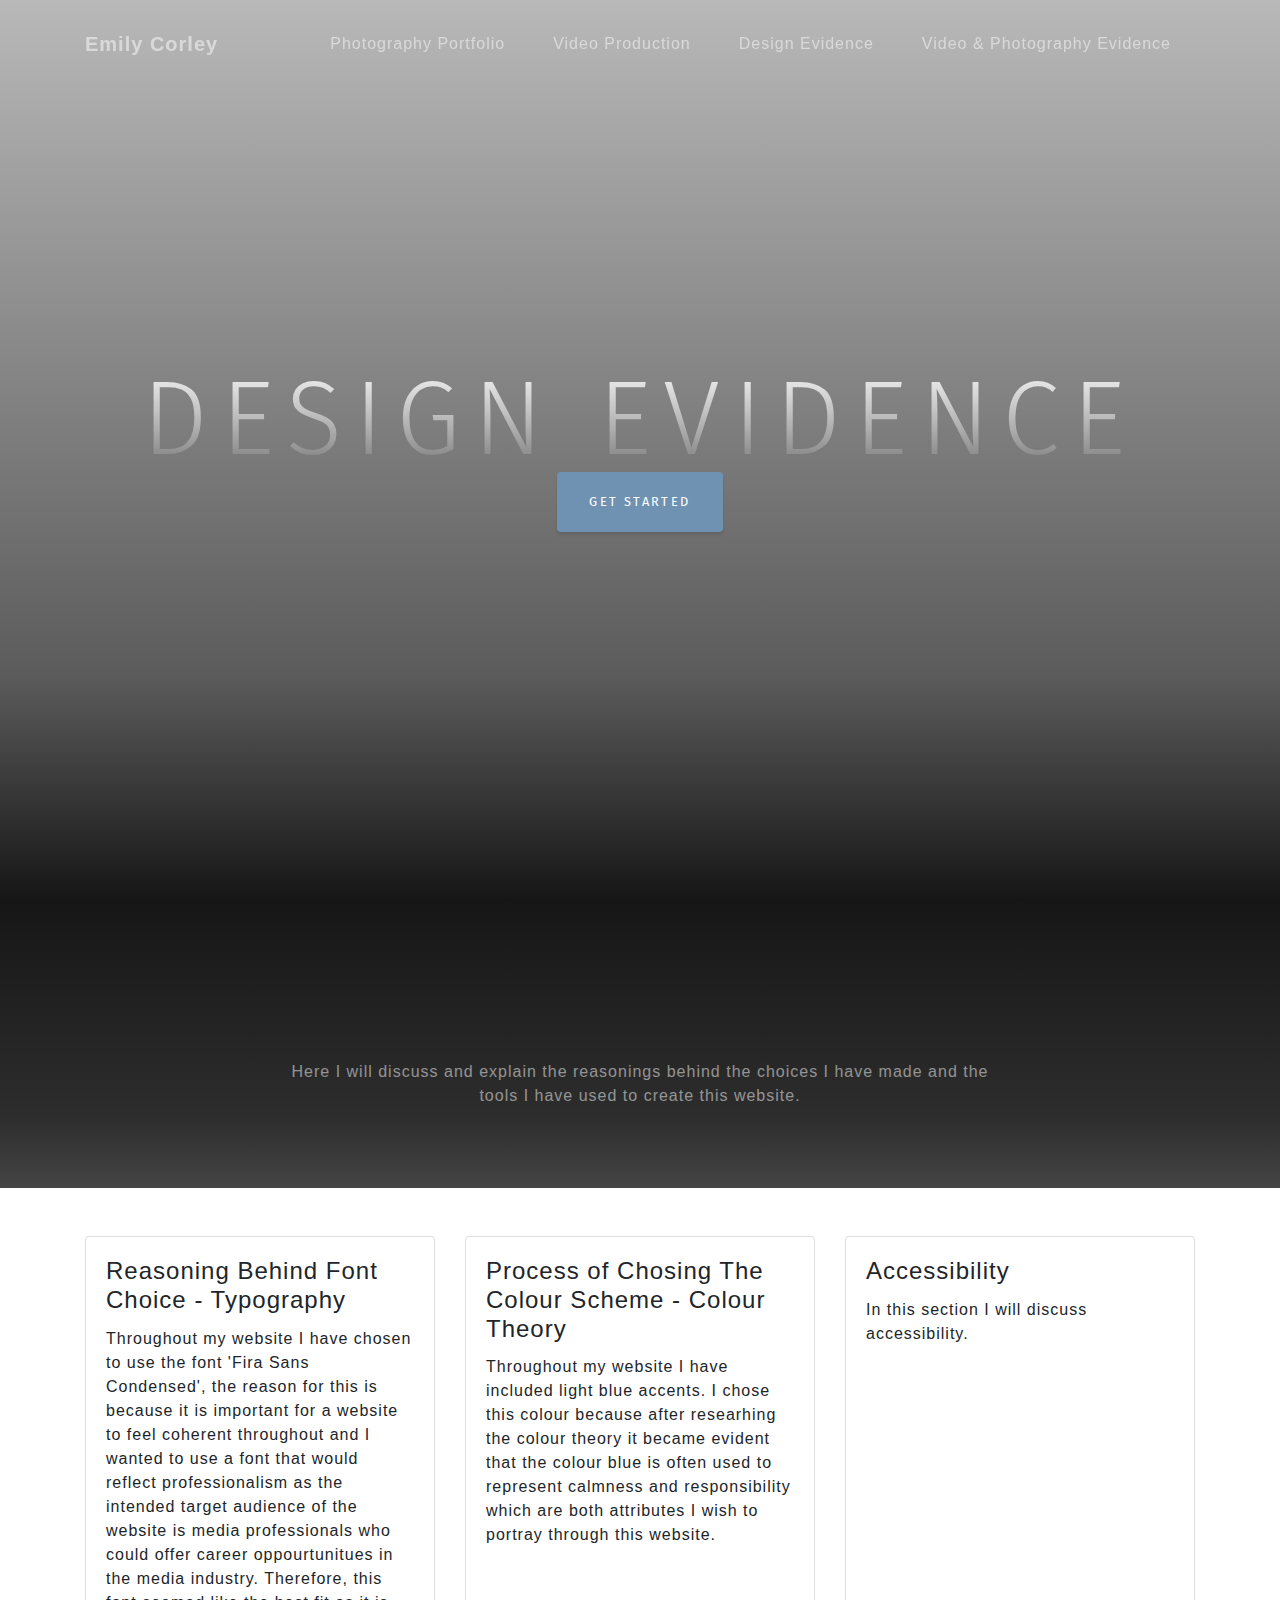
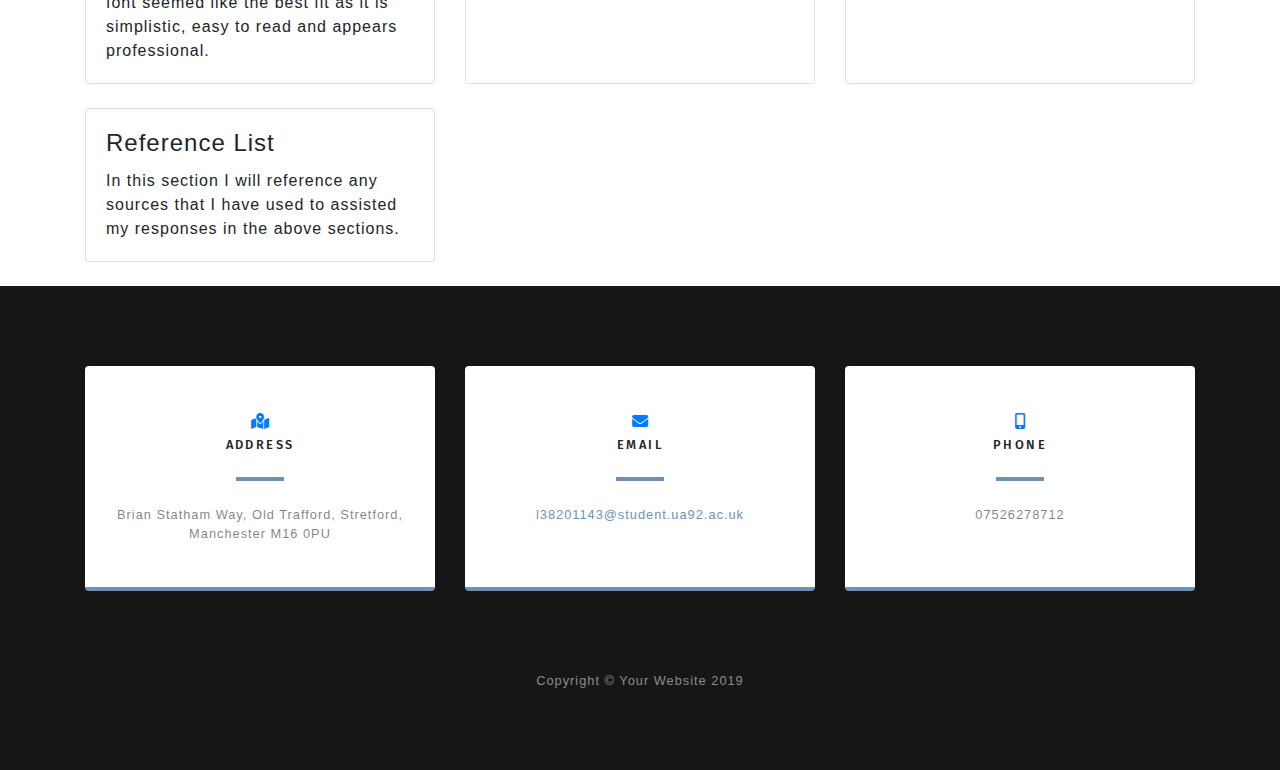
==== commit 234a9c4b: "Changed placeholder images, changed font of code snippet, changed placeholder text and changed conta" ====
--- a/design-evidence.html
+++ b/design-evidence.html
@@ -83,7 +83,7 @@
   <div class="row">
     <div class="col-lg-4 col-sm-6 mb-4">
       <div class="card h-100">
-        <img class="card-img-top" src="http://placehold.it/700x400" alt="">
+        <img class="card-img-top" src="https://source.unsplash.com/1mTm3gH5_Wk/700x400" alt="">
         <div class="card-body">
           <h4 class="card-title">
             Reasoning Behind Font Choice - Typography
@@ -94,7 +94,7 @@
     </div>
     <div class="col-lg-4 col-sm-6 mb-4">
       <div class="card h-100">
-        <img class="card-img-top" src="http://placehold.it/700x400" alt="">
+        <img class="card-img-top" src="https://source.unsplash.com/l3N9Q27zULw/700x400" alt="">
         <div class="card-body">
           <h4 class="card-title">
             Process of Chosing The Colour Scheme - Colour Theory
@@ -105,27 +105,27 @@
     </div>
     <div class="col-lg-4 col-sm-6 mb-4">
       <div class="card h-100">
-
-        <div class="card-body">
-          <h4 class="card-title">
-            Accessibility
-          </h4>
-          <p class="card-text">Lorem ipsum dolor sit amet, consectetur adipisicing elit. Quos quisquam, error quod sed cumque, odio distinctio velit nostrum temporibus necessitatibus et facere atque iure perspiciatis mollitia recusandae vero vel quam!</p>
-        </div>
-      </div>
-    </div>
-    <div class="col-lg-4 col-sm-6 mb-4">
-      <div class="card h-100">
-        <img class="card-img-top" src="http://placehold.it/700x400" alt="">
-        <div class="card-body">
-          <h4 class="card-title">
-          Refernce List
-          </h4>
-          <p class="card-text">Lorem ipsum dolor sit amet, consectetur adipiscing elit. Nam viverra euismod odio, gravida pellentesque urna varius vitae.</p>
-        </div>
-      </div>
-    </div>
-    
+        <img class="card-img-top" src="https://source.unsplash.com/1SAnrIxw5OY/700x400" alt="">
+        <div class="card-body">
+          <h4 class="card-title">
+          Accessibility
+          </h4>
+          <p class="card-text">In this section I will discuss accessibility.</p>
+        </div>
+      </div>
+    </div>
+    <div class="col-lg-4 col-sm-6 mb-4">
+      <div class="card h-100">
+
+        <div class="card-body">
+          <h4 class="card-title">
+            Reference List
+          </h4>
+          <p class="card-text">In this section I will reference any sources that I have used to assisted my responses in the above sections.</p>
+        </div>
+      </div>
+    </div>
+
   <!-- /.row -->
 
 </div>
@@ -155,7 +155,7 @@
               <i class="fas fa-map-marked-alt text-primary mb-2"></i>
               <h4 class="text-uppercase m-0">Address</h4>
               <hr class="my-4">
-              <div class="small text-black-50">4923 Market Street, Orlando FL</div>
+              <div class="small text-black-50">Brian Statham Way, Old Trafford, Stretford, Manchester M16 0PU</div>
             </div>
           </div>
         </div>
@@ -167,7 +167,7 @@
               <h4 class="text-uppercase m-0">Email</h4>
               <hr class="my-4">
               <div class="small text-black-50">
-                <a href="#">hello@yourdomain.com</a>
+                <a href="#">l38201143@student.ua92.ac.uk</a>
               </div>
             </div>
           </div>
@@ -179,23 +179,13 @@
               <i class="fas fa-mobile-alt text-primary mb-2"></i>
               <h4 class="text-uppercase m-0">Phone</h4>
               <hr class="my-4">
-              <div class="small text-black-50">+1 (555) 902-8832</div>
+              <div class="small text-black-50">07526278712</div>
             </div>
           </div>
         </div>
       </div>
 
-      <div class="social d-flex justify-content-center">
-        <a href="#" class="mx-2">
-          <i class="fab fa-twitter"></i>
-        </a>
-        <a href="#" class="mx-2">
-          <i class="fab fa-facebook-f"></i>
-        </a>
-        <a href="#" class="mx-2">
-          <i class="fab fa-github"></i>
-        </a>
-      </div>
+
 
     </div>
   </section>
--- a/css/grayscale.css
+++ b/css/grayscale.css
@@ -72,15 +72,15 @@
     border-bottom: 0.25rem solid transparent;
   }
   #mainNav.navbar-shrink .nav-link:hover {
-    color: #64a19d;
+    color: #6f92b3;
   }
   #mainNav.navbar-shrink .nav-link:active {
     color: #467370;
   }
   #mainNav.navbar-shrink .nav-link.active {
-    color: #64a19d;
+    color: #6f92b3;
     outline: none;
-    border-bottom: 0.25rem solid #64a19d;
+    border-bottom: 0.25rem solid #6f92b3;
   }
 }
 
@@ -197,7 +197,7 @@
     padding: 5rem;
   }
   .projects-section .project-text hr {
-    border-color: #64a19d;
+    border-color: #6f92b3;
     border-width: .25rem;
     width: 30%;
   }
@@ -268,7 +268,7 @@
 }
 
 body {
-  font-family: 'Nunito';
+  font-family: 'Fira Sans Condensed', sans-serif;
   letter-spacing: 0.0625em;
 }
 
@@ -286,11 +286,11 @@
 }
 
 .bg-primary {
-  background-color: #64a19d !important;
+  background-color: #6f92b3; !important;
 }
 
 .text-primary {
-  color: #64a19d !important;
+  color: #6f92b3; !important;
 }
 
 footer {
